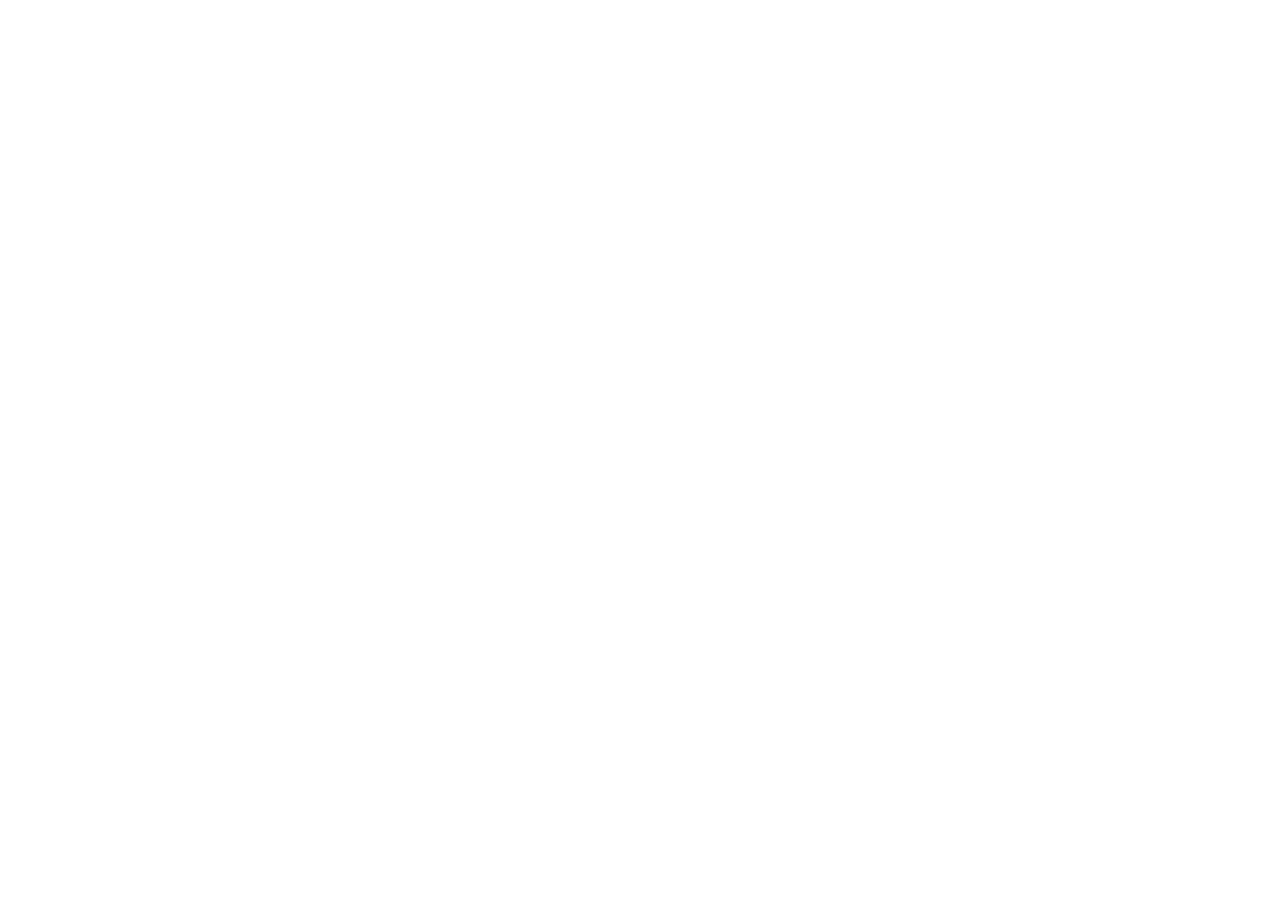
==== templates/home.html @ cee53738 "ADD: partial templates" ====
<!DOCTYPE html>
<html lang="en">
<head>
    <meta charset="UTF-8">
    <meta http-equiv="X-UA-Compatible" content="IE=edge">
    <meta name="viewport" content="width=device-width, initial-scale=1.0">
    <title>Home</title>
</head>
<body>
    
</body>
</html>
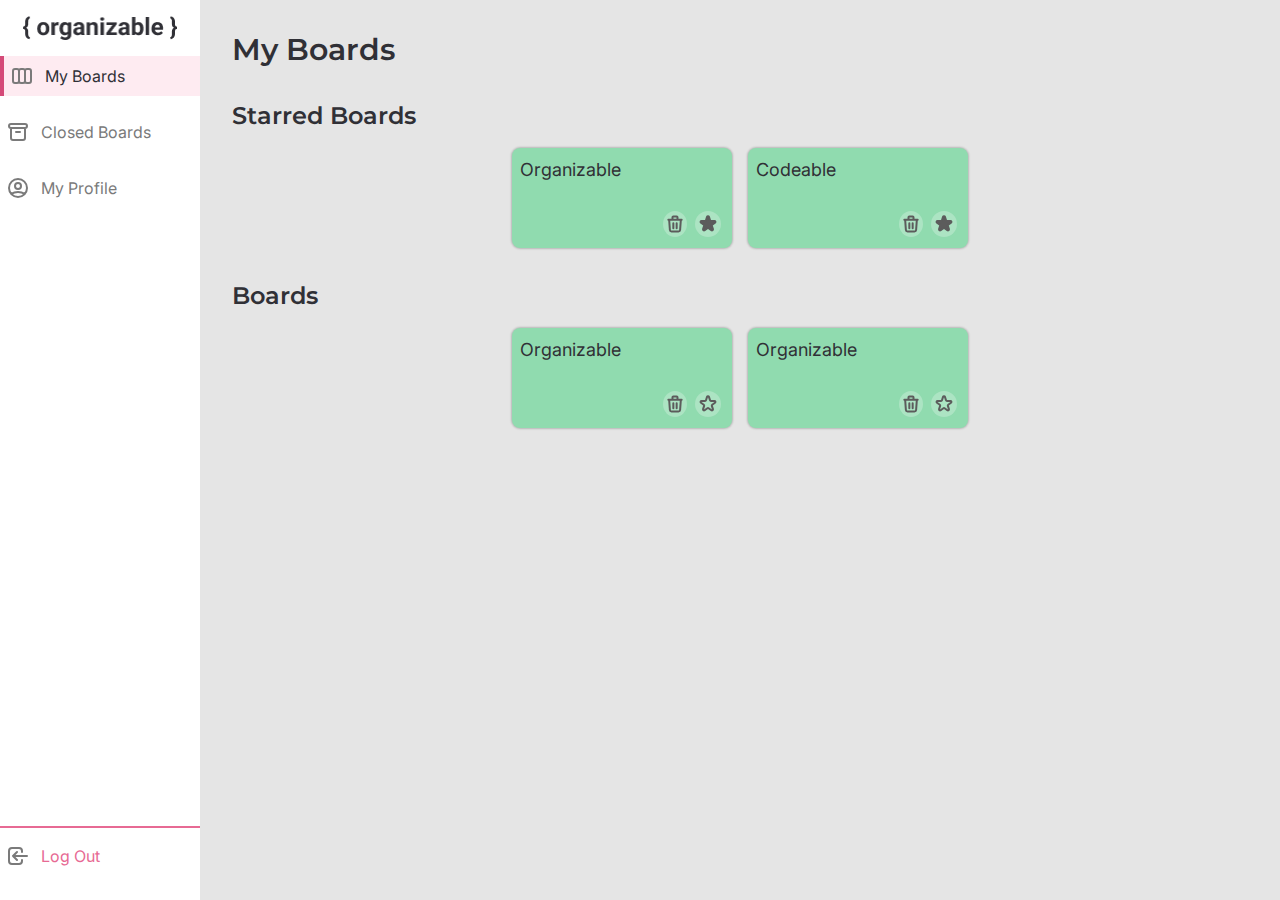
==== commit 7c2bcf38: "ADD: styles boards css" ====
--- a/templates/home.html
+++ b/templates/home.html
@@ -5,8 +5,93 @@
     <meta http-equiv="X-UA-Compatible" content="IE=edge">
     <meta name="viewport" content="width=device-width, initial-scale=1.0">
     <title>Home</title>
+    <link rel="stylesheet" href="./../css/styles.css">
 </head>
 <body>
-    
+    <div class="container-home">
+        <aside class="home__aside">
+            <div class="aside__navbar">
+                <img src="./../assets/images/logo.png" class="logo" alt="logo-image">
+                <a href="#" class="navbar__link selected">
+                    <img src="./../assets/icons/board.svg" alt="board-icon">
+                    <p class="navbar__link__text">My Boards</p>
+                </a>
+                <a href="#" class="navbar__link">
+                    <img src="./../assets/icons/files.svg" alt="board-icon">
+                    <p class="navbar__link__text">Closed Boards</p>
+                </a>
+                <a href="#" class="navbar__link">
+                    <img src="./../assets/icons/avatar.svg" alt="board-icon">
+                    <p class="navbar__link__text">My Profile</p>
+                </a>
+            </div>
+            <div class="aside__logout">
+                <hr class="hr">
+                <a href="#" class="navbar__link logout">
+                    <img src="./../assets/icons/logout.svg" alt="logout-icon">
+                    <p class="form__link">Log Out</p>
+                </a>
+            </div>
+        </aside>
+        <main class="home__main">
+            <header>
+                <h1 class="home__main__title">My Boards</h1>
+            </header>
+            <section class="home__section-cards">
+                <h2 class="cards__title">Starred Boards</h2>
+                <div class="container-cards">
+                    <div class="card">
+                        <p class="card__title">Organizable</p>
+                        <div class="card__buttons">
+                            <a href="#" class="card-button">
+                                <img src="./../assets/icons/trash.svg" alt="trash-icon">
+                            </a>
+                            <a href="#" class="card-button">
+                                <img src="./../assets/icons/star-fill.svg" alt="star-icon">
+                            </a>
+                        </div>
+                    </div>
+                    <div class="card">
+                        <p class="card__title">Codeable</p>
+                        <div class="card__buttons">
+                            <a href="#" class="card-button">
+                                <img src="./../assets/icons/trash.svg" alt="trash-icon">
+                            </a>
+                            <a href="#" class="card-button">
+                                <img src="./../assets/icons/star-fill.svg" alt="star-icon">
+                            </a>
+                        </div>
+                    </div>
+                </div>
+            </section>
+            <section class="home__section-cards">
+                <h2 class="cards__title">Boards</h2>
+                <div class="container-cards">
+                    <div class="card">
+                        <p class="card__title">Organizable</p>
+                        <div class="card__buttons">
+                            <a href="#" class="card-button">
+                                <img src="./../assets/icons/trash.svg" alt="trash-icon">
+                            </a>
+                            <a href="#" class="card-button">
+                                <img src="./../assets/icons/star.svg" alt="star-icon">
+                            </a>
+                        </div>
+                    </div>
+                    <div class="card">
+                        <p class="card__title">Organizable</p>
+                        <div class="card__buttons">
+                            <a href="#" class="card-button">
+                                <img src="./../assets/icons/trash.svg" alt="trash-icon">
+                            </a>
+                            <a href="#" class="card-button">
+                                <img src="./../assets/icons/star.svg" alt="star-icon">
+                            </a>
+                        </div>
+                    </div>
+                </div>
+            </section>
+        </main>
+    </div>
 </body>
 </html>--- a/css/styles.css
+++ b/css/styles.css
@@ -0,0 +1,32 @@
+@import url(layouts/typography.css);
+@import url(layouts/colors.css);
+@import url(components/inputs.css);
+@import url(components/buttons.css);
+@import url(components/cards.css);
+@import url(pages/sessions.css);
+@import url(pages/home.css);
+
+* {
+    padding: 0;
+    margin: 0;
+    box-sizing: border-box;
+}
+
+body {
+    background-color: #E5E5E5;
+}
+
+a {
+    text-decoration: none;
+}
+
+.hr {
+    width: 100%;
+    border: 1px solid var(--primary-400);
+}
+
+.logo {
+    width: 155px;
+    height: 24px;
+    margin: 0 auto;
+}